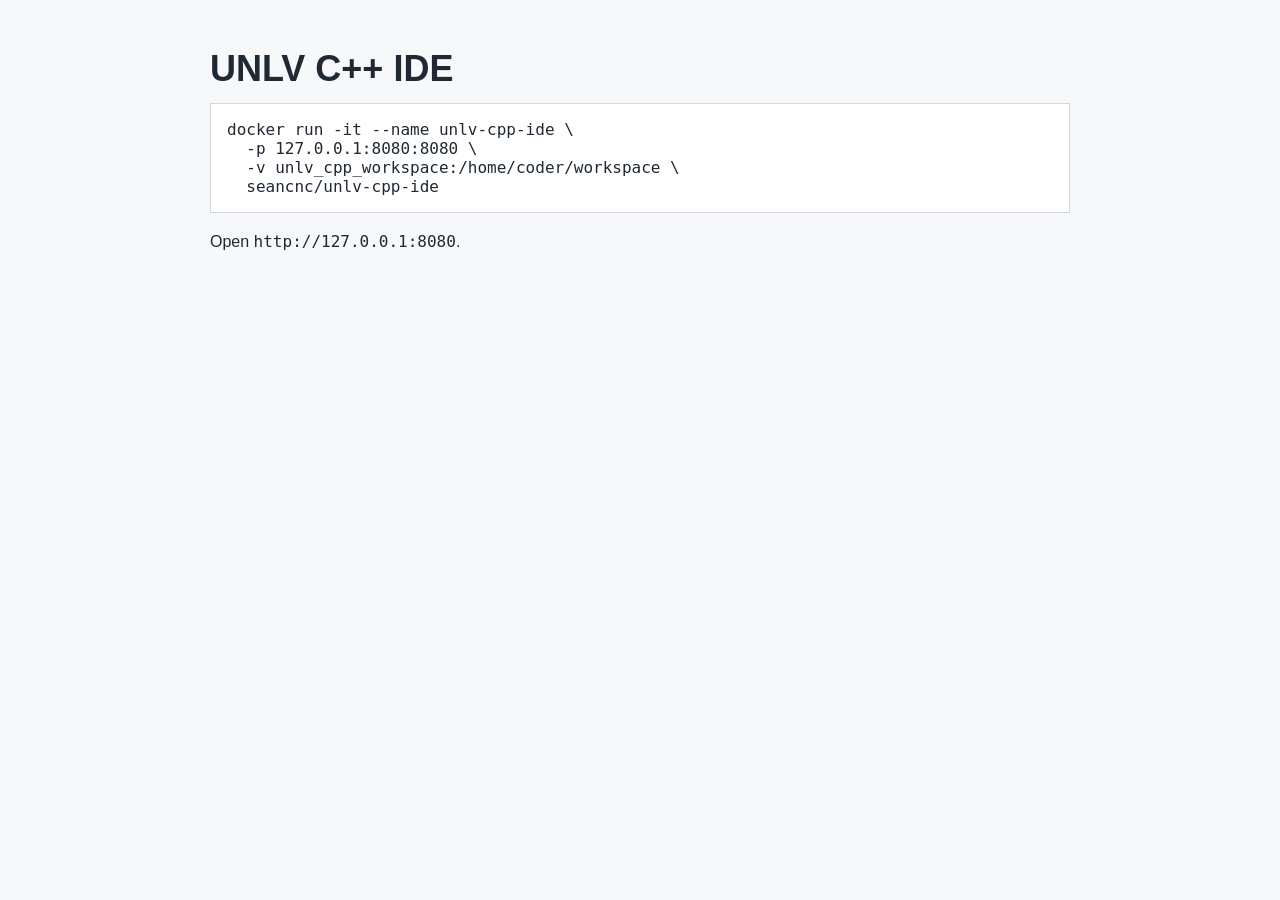
==== docs/cpp.html @ 0ccd1f43 "Initial UNLV Docker IDEs structure" ====
<!doctype html>
<html lang="en">
  <head>
    <meta charset="utf-8">
    <meta name="viewport" content="width=device-width, initial-scale=1">
    <title>UNLV C++ IDE</title>
    <link rel="stylesheet" href="assets/styles.css">
  </head>
  <body>
    <main>
      <h1>UNLV C++ IDE</h1>
      <pre><code>docker run -it --name unlv-cpp-ide \
  -p 127.0.0.1:8080:8080 \
  -v unlv_cpp_workspace:/home/coder/workspace \
  seancnc/unlv-cpp-ide</code></pre>
      <p>Open <code>http://127.0.0.1:8080</code>.</p>
    </main>
  </body>
</html>
---- docs/assets/styles.css ----
body {
  margin: 0;
  font-family: Arial, sans-serif;
  color: #1f2933;
  background: #f6f8fa;
}

main {
  max-width: 860px;
  margin: 0 auto;
  padding: 48px 20px;
}

h1 {
  margin: 0 0 12px;
  font-size: 2.25rem;
}

h2 {
  margin-top: 32px;
}

p {
  line-height: 1.6;
}

nav {
  display: flex;
  flex-wrap: wrap;
  gap: 12px;
  margin-top: 32px;
}

a {
  color: #0055a4;
  font-weight: 700;
}

pre {
  overflow-x: auto;
  padding: 16px;
  border: 1px solid #d0d7de;
  background: #ffffff;
}

code {
  font-family: Menlo, Consolas, monospace;
}
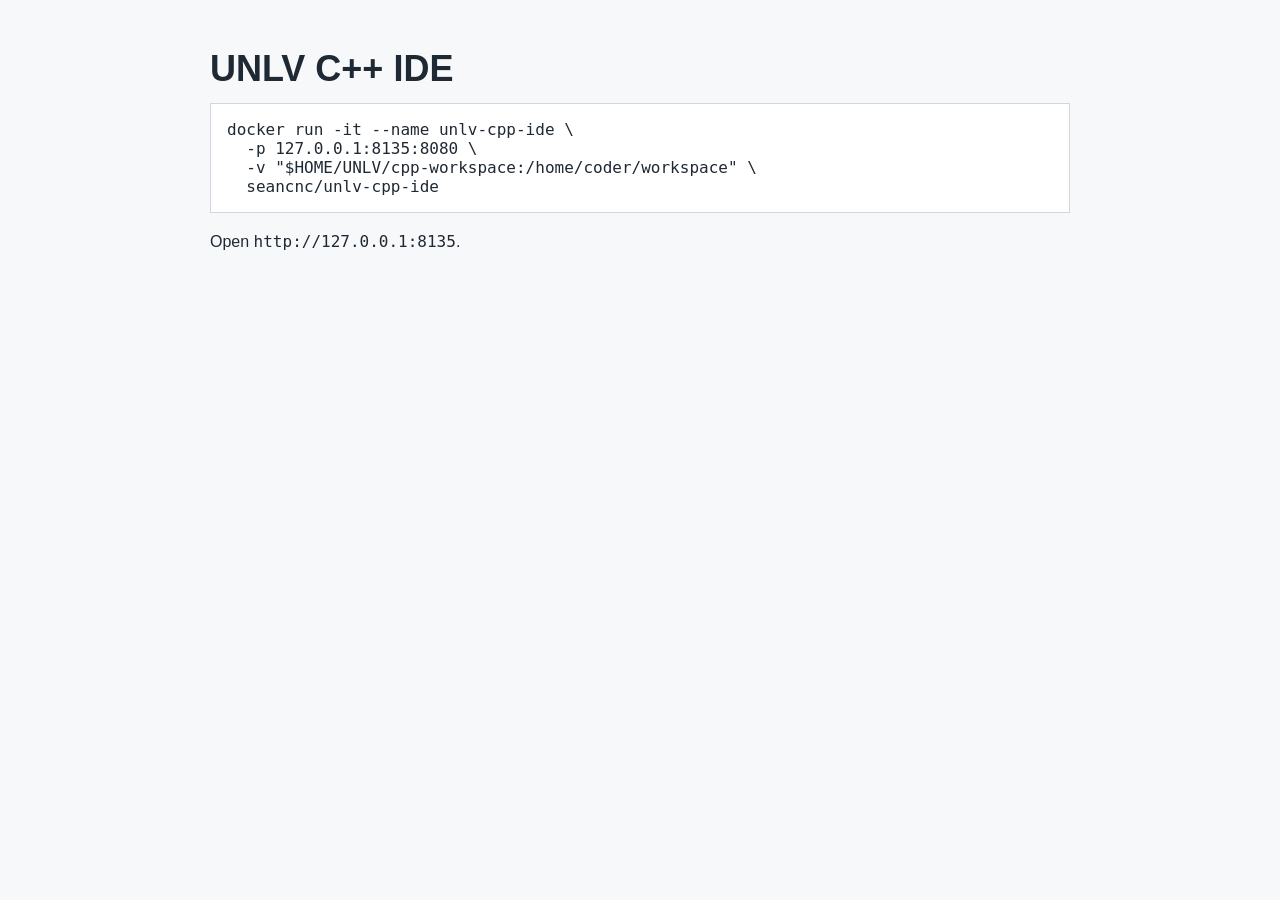
==== commit 28f4cb71: "Restore Pages site to docs/, rebuild cpp image on native arm64 runners The docs/ site had been moved" ====
--- a/docs/cpp.html
+++ b/docs/cpp.html
@@ -10,10 +10,10 @@
     <main>
       <h1>UNLV C++ IDE</h1>
       <pre><code>docker run -it --name unlv-cpp-ide \
-  -p 127.0.0.1:8080:8080 \
-  -v unlv_cpp_workspace:/home/coder/workspace \
+  -p 127.0.0.1:8135:8080 \
+  -v "$HOME/UNLV/cpp-workspace:/home/coder/workspace" \
   seancnc/unlv-cpp-ide</code></pre>
-      <p>Open <code>http://127.0.0.1:8080</code>.</p>
+      <p>Open <code>http://127.0.0.1:8135</code>.</p>
     </main>
   </body>
 </html>
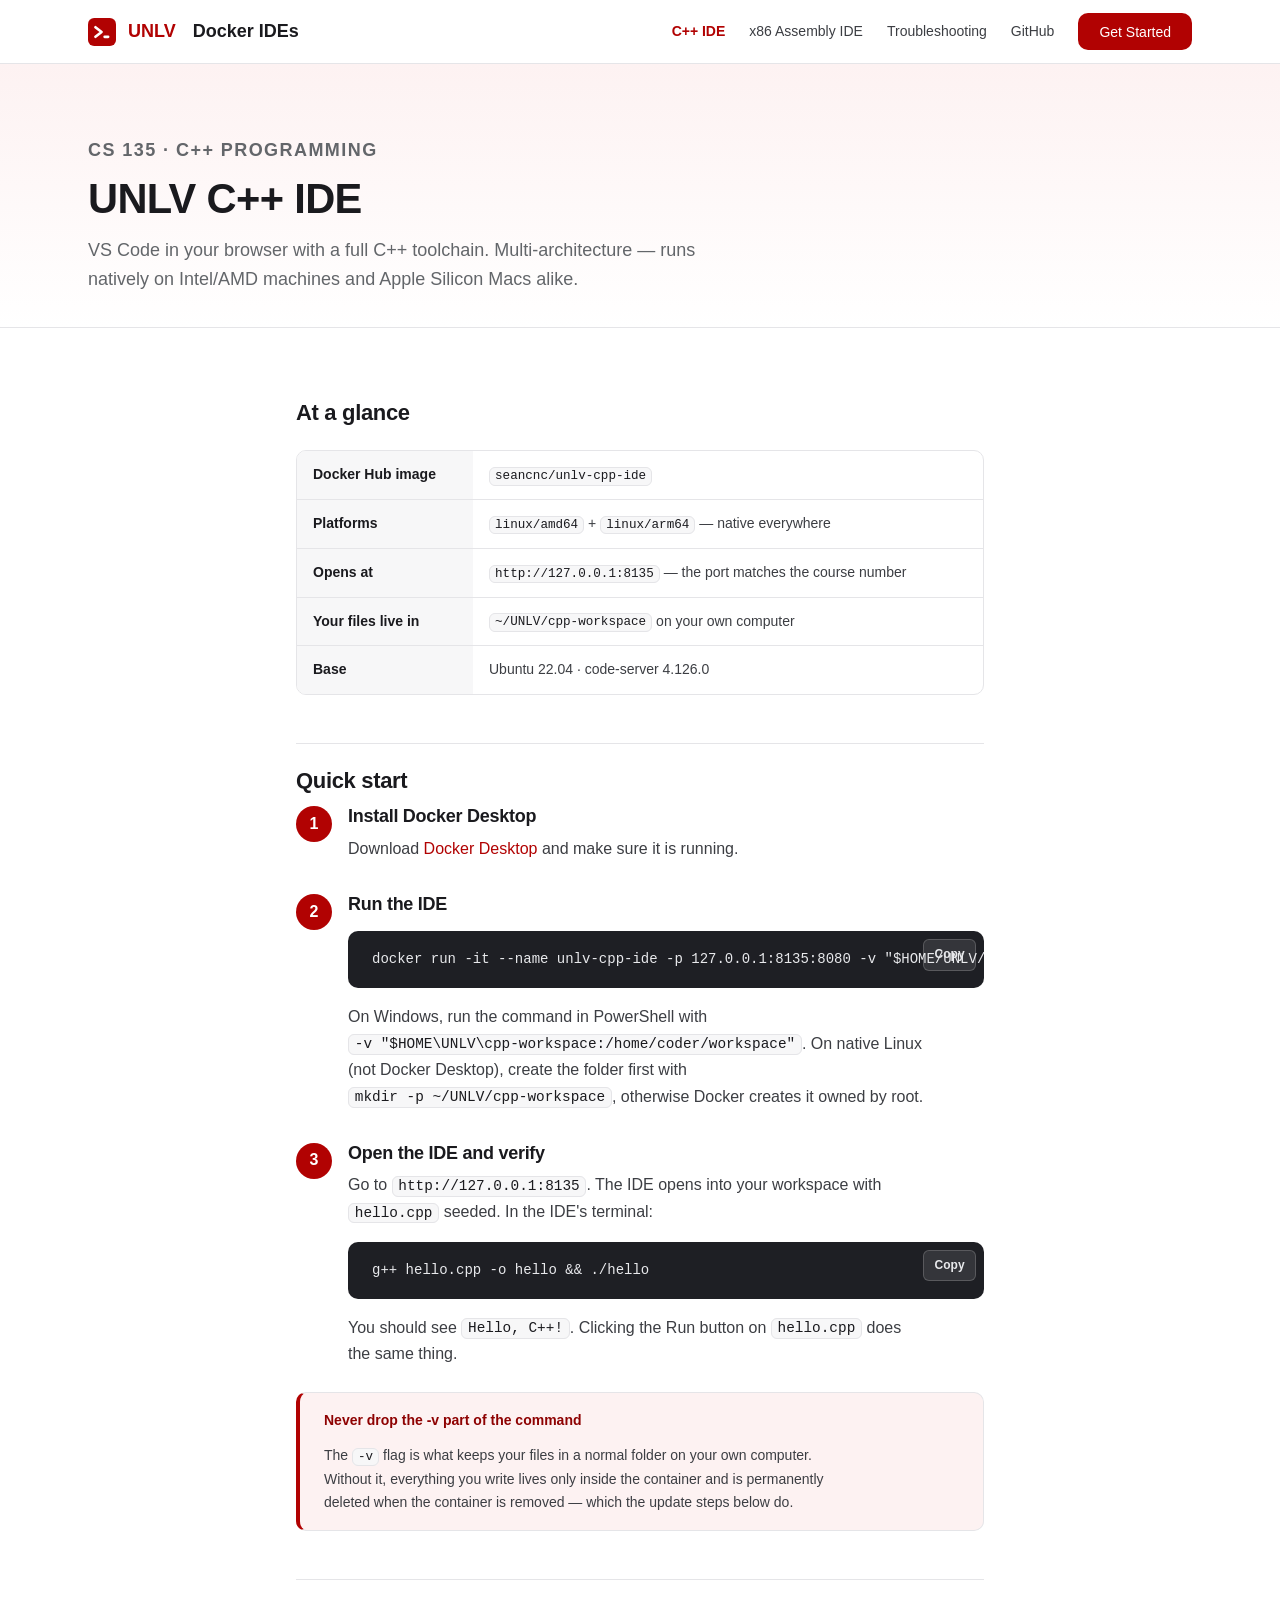
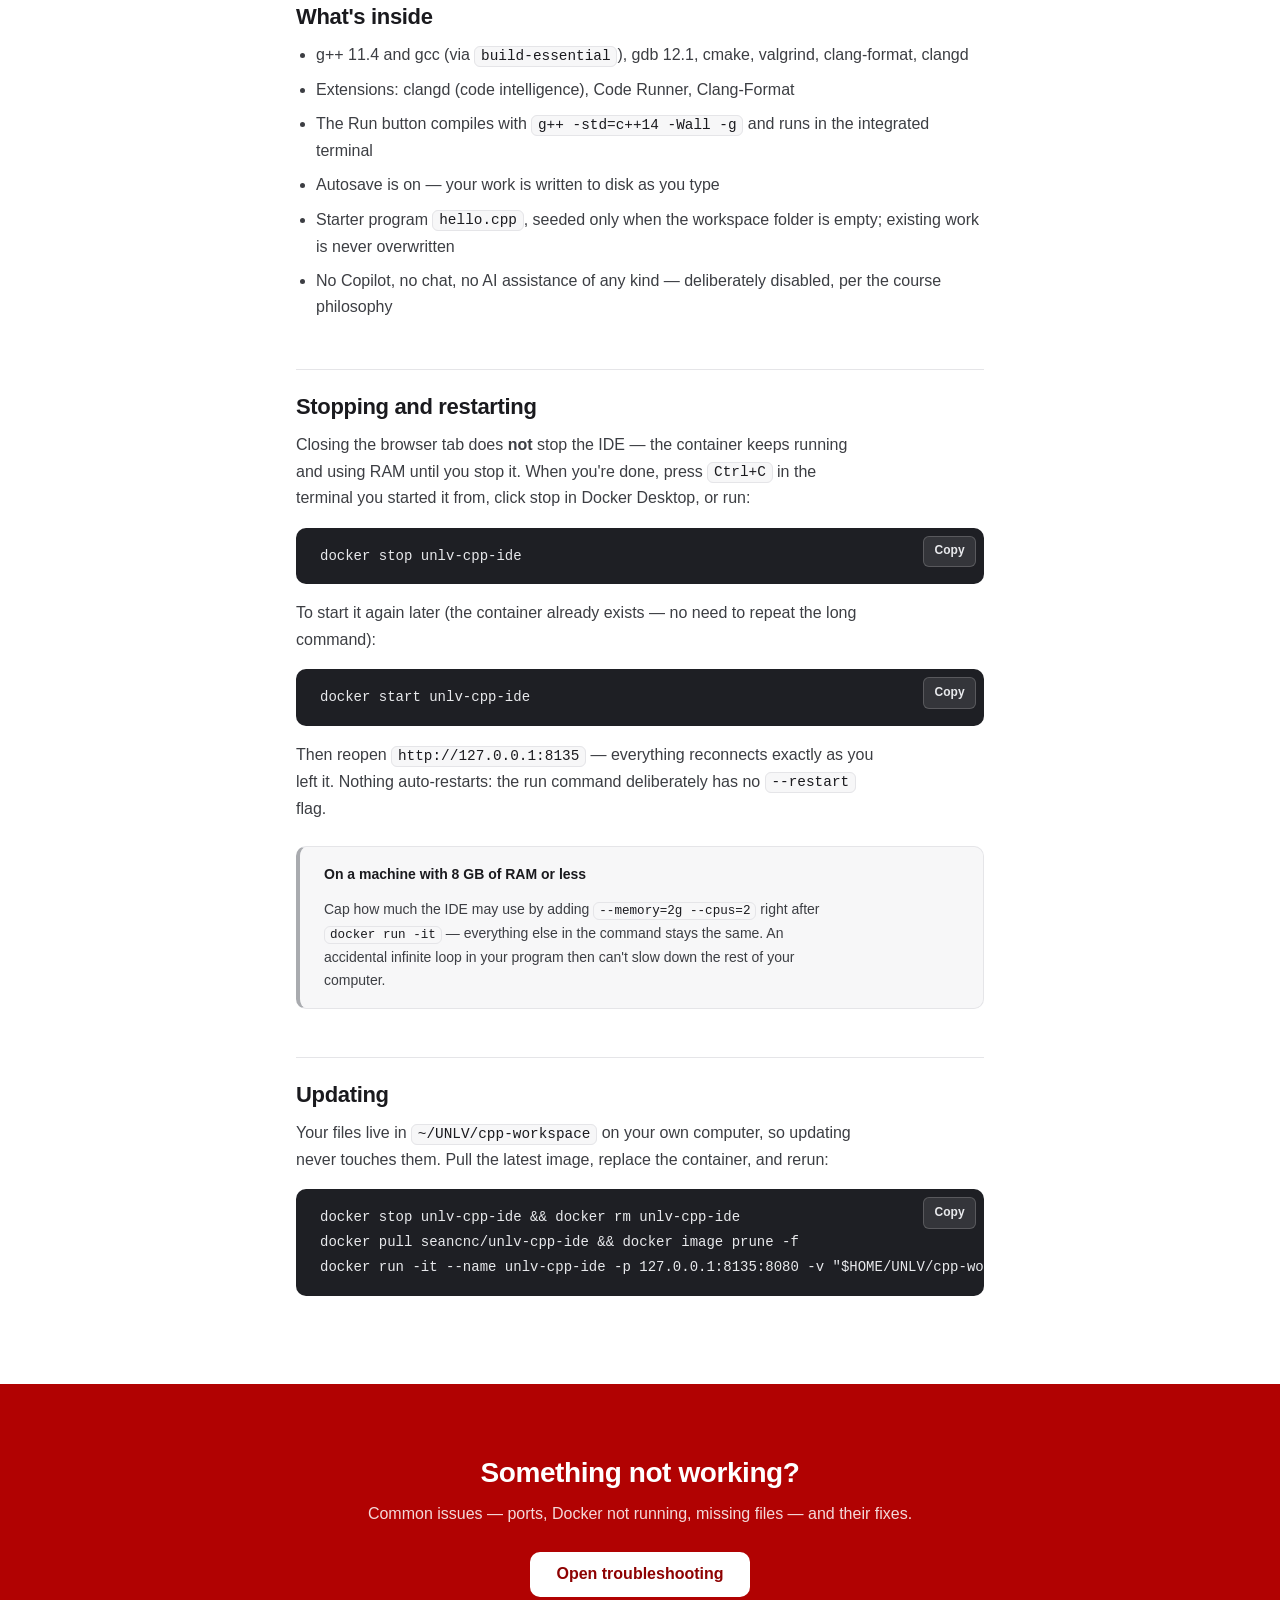
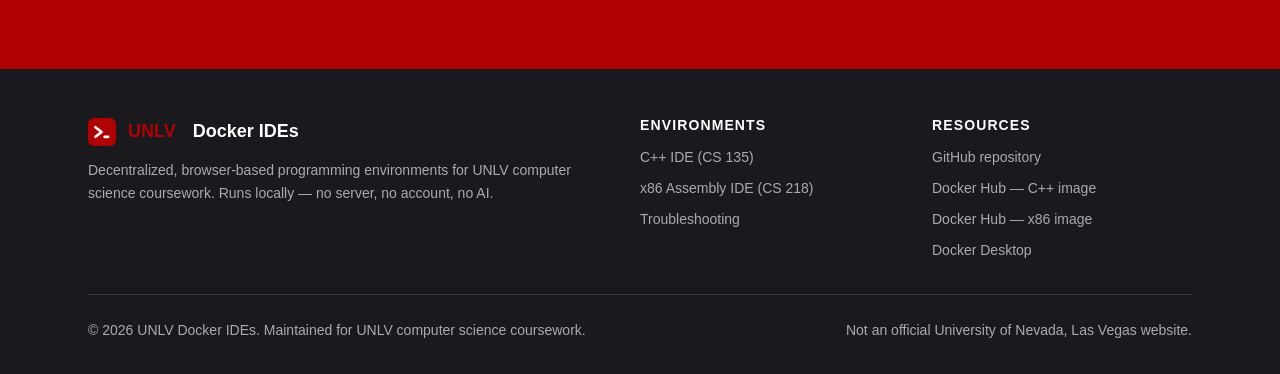
==== commit 2520d764: "Rebuild Pages site as UNLV-themed marketing/docs site Replace the four bare-bones pages with a B2B-S" ====
--- a/docs/cpp.html
+++ b/docs/cpp.html
@@ -3,18 +3,172 @@
   <head>
     <meta charset="utf-8">
     <meta name="viewport" content="width=device-width, initial-scale=1">
-    <title>UNLV C++ IDE</title>
-    <link rel="stylesheet" href="assets/styles.css">
+    <title>UNLV C++ IDE — setup, usage, and updating</title>
+    <meta name="description" content="Run the UNLV C++ IDE for CS 135: VS Code in your browser with g++, gdb, cmake, valgrind, and clangd. One Docker command, works on Windows, macOS, and Linux.">
+    <meta name="theme-color" content="#b10202">
+    <link rel="icon" type="image/svg+xml" href="assets/img/favicon.svg">
+    <link rel="canonical" href="https://seancnc003.github.io/UNLVDockerIDEs/cpp.html">
+    <meta property="og:type" content="website">
+    <meta property="og:title" content="UNLV C++ IDE">
+    <meta property="og:description" content="VS Code in your browser with a full C++ toolchain for CS 135. One Docker command.">
+    <meta property="og:url" content="https://seancnc003.github.io/UNLVDockerIDEs/cpp.html">
+    <link rel="stylesheet" href="assets/css/tokens.css">
+    <link rel="stylesheet" href="assets/css/base.css">
+    <link rel="stylesheet" href="assets/css/components.css">
   </head>
   <body>
-    <main>
-      <h1>UNLV C++ IDE</h1>
-      <pre><code>docker run -it --name unlv-cpp-ide \
-  -p 127.0.0.1:8135:8080 \
-  -v "$HOME/UNLV/cpp-workspace:/home/coder/workspace" \
-  seancnc/unlv-cpp-ide</code></pre>
-      <p>Open <code>http://127.0.0.1:8135</code>.</p>
+    <a class="skip-link" href="#main">Skip to content</a>
+
+    <header class="site-header">
+      <div class="container site-header__inner">
+        <a class="brand" href="index.html">
+          <svg class="brand__mark" viewBox="0 0 64 64" aria-hidden="true"><rect width="64" height="64" rx="14" fill="#b10202"/><path d="M17 21l14 11-14 11" stroke="#fff" stroke-width="6" fill="none" stroke-linecap="round" stroke-linejoin="round"/><rect x="35" y="40" width="14" height="6" rx="3" fill="#fff"/></svg>
+          <span>UNLV</span>&nbsp;Docker IDEs
+        </a>
+        <button class="nav-toggle" aria-expanded="false" aria-controls="site-nav">
+          <span class="visually-hidden">Menu</span>
+          <svg width="20" height="20" viewBox="0 0 24 24" fill="none" stroke="currentColor" stroke-width="2" stroke-linecap="round" aria-hidden="true"><path d="M4 7h16M4 12h16M4 17h16"/></svg>
+        </button>
+        <nav class="site-nav" id="site-nav" aria-label="Main">
+          <a href="cpp.html" aria-current="page">C++ IDE</a>
+          <a href="x86.html">x86 Assembly IDE</a>
+          <a href="troubleshooting.html">Troubleshooting</a>
+          <a href="https://github.com/seancnc003/UNLVDockerIDEs">GitHub</a>
+          <a class="btn btn--primary" href="index.html#get-started">Get Started</a>
+        </nav>
+      </div>
+    </header>
+
+    <main id="main">
+      <section class="page-hero">
+        <div class="container">
+          <p class="section__eyebrow">CS 135 · C++ Programming</p>
+          <h1>UNLV C++ IDE</h1>
+          <p>VS Code in your browser with a full C++ toolchain. Multi-architecture — runs natively on Intel/AMD machines and Apple Silicon Macs alike.</p>
+        </div>
+      </section>
+
+      <section class="section">
+        <div class="container prose">
+          <h2>At a glance</h2>
+          <div class="spec-table">
+            <table>
+              <tr><th scope="row">Docker Hub image</th><td><code>seancnc/unlv-cpp-ide</code></td></tr>
+              <tr><th scope="row">Platforms</th><td><code>linux/amd64</code> + <code>linux/arm64</code> — native everywhere</td></tr>
+              <tr><th scope="row">Opens at</th><td><code>http://127.0.0.1:8135</code> — the port matches the course number</td></tr>
+              <tr><th scope="row">Your files live in</th><td><code>~/UNLV/cpp-workspace</code> on your own computer</td></tr>
+              <tr><th scope="row">Base</th><td>Ubuntu 22.04 · code-server 4.126.0</td></tr>
+            </table>
+          </div>
+
+          <h2>Quick start</h2>
+          <ol class="steps">
+            <li>
+              <h3>Install Docker Desktop</h3>
+              <p>Download <a href="https://www.docker.com/products/docker-desktop/">Docker Desktop</a> and make sure it is running.</p>
+            </li>
+            <li>
+              <h3>Run the IDE</h3>
+              <div class="codeblock">
+                <pre><code>docker run -it --name unlv-cpp-ide -p 127.0.0.1:8135:8080 -v "$HOME/UNLV/cpp-workspace:/home/coder/workspace" seancnc/unlv-cpp-ide</code></pre>
+              </div>
+              <p>On Windows, run the command in PowerShell with <code>-v "$HOME\UNLV\cpp-workspace:/home/coder/workspace"</code>. On native Linux (not Docker Desktop), create the folder first with <code>mkdir -p ~/UNLV/cpp-workspace</code>, otherwise Docker creates it owned by root.</p>
+            </li>
+            <li>
+              <h3>Open the IDE and verify</h3>
+              <p>Go to <code>http://127.0.0.1:8135</code>. The IDE opens into your workspace with <code>hello.cpp</code> seeded. In the IDE's terminal:</p>
+              <div class="codeblock">
+                <pre><code>g++ hello.cpp -o hello &amp;&amp; ./hello</code></pre>
+              </div>
+              <p>You should see <code>Hello, C++!</code>. Clicking the Run button on <code>hello.cpp</code> does the same thing.</p>
+            </li>
+          </ol>
+
+          <div class="callout callout--danger">
+            <p class="callout__title">Never drop the -v part of the command</p>
+            <p>The <code>-v</code> flag is what keeps your files in a normal folder on your own computer. Without it, everything you write lives only inside the container and is permanently deleted when the container is removed — which the update steps below do.</p>
+          </div>
+
+          <h2>What's inside</h2>
+          <ul>
+            <li>g++ 11.4 and gcc (via <code>build-essential</code>), gdb 12.1, cmake, valgrind, clang-format, clangd</li>
+            <li>Extensions: clangd (code intelligence), Code Runner, Clang-Format</li>
+            <li>The Run button compiles with <code>g++ -std=c++14 -Wall -g</code> and runs in the integrated terminal</li>
+            <li>Autosave is on — your work is written to disk as you type</li>
+            <li>Starter program <code>hello.cpp</code>, seeded only when the workspace folder is empty; existing work is never overwritten</li>
+            <li>No Copilot, no chat, no AI assistance of any kind — deliberately disabled, per the course philosophy</li>
+          </ul>
+
+          <h2>Stopping and restarting</h2>
+          <p>Closing the browser tab does <strong>not</strong> stop the IDE — the container keeps running and using RAM until you stop it. When you're done, press <code>Ctrl+C</code> in the terminal you started it from, click stop in Docker Desktop, or run:</p>
+          <div class="codeblock">
+            <pre><code>docker stop unlv-cpp-ide</code></pre>
+          </div>
+          <p>To start it again later (the container already exists — no need to repeat the long command):</p>
+          <div class="codeblock">
+            <pre><code>docker start unlv-cpp-ide</code></pre>
+          </div>
+          <p>Then reopen <code>http://127.0.0.1:8135</code> — everything reconnects exactly as you left it. Nothing auto-restarts: the run command deliberately has no <code>--restart</code> flag.</p>
+
+          <div class="callout">
+            <p class="callout__title">On a machine with 8 GB of RAM or less</p>
+            <p>Cap how much the IDE may use by adding <code>--memory=2g --cpus=2</code> right after <code>docker run -it</code> — everything else in the command stays the same. An accidental infinite loop in your program then can't slow down the rest of your computer.</p>
+          </div>
+
+          <h2>Updating</h2>
+          <p>Your files live in <code>~/UNLV/cpp-workspace</code> on your own computer, so updating never touches them. Pull the latest image, replace the container, and rerun:</p>
+          <div class="codeblock">
+            <pre><code>docker stop unlv-cpp-ide &amp;&amp; docker rm unlv-cpp-ide
+docker pull seancnc/unlv-cpp-ide &amp;&amp; docker image prune -f
+docker run -it --name unlv-cpp-ide -p 127.0.0.1:8135:8080 -v "$HOME/UNLV/cpp-workspace:/home/coder/workspace" seancnc/unlv-cpp-ide</code></pre>
+          </div>
+        </div>
+      </section>
+
+      <section class="cta-band">
+        <div class="container">
+          <h2>Something not working?</h2>
+          <p>Common issues — ports, Docker not running, missing files — and their fixes.</p>
+          <a class="btn btn--primary btn--lg" href="troubleshooting.html">Open troubleshooting</a>
+        </div>
+      </section>
     </main>
+
+    <footer class="site-footer">
+      <div class="container">
+        <div class="site-footer__grid">
+          <div>
+            <a class="brand" href="index.html">
+              <svg class="brand__mark" viewBox="0 0 64 64" aria-hidden="true"><rect width="64" height="64" rx="14" fill="#b10202"/><path d="M17 21l14 11-14 11" stroke="#fff" stroke-width="6" fill="none" stroke-linecap="round" stroke-linejoin="round"/><rect x="35" y="40" width="14" height="6" rx="3" fill="#fff"/></svg>
+              <span>UNLV</span>&nbsp;Docker IDEs
+            </a>
+            <p>Decentralized, browser-based programming environments for UNLV computer science coursework. Runs locally — no server, no account, no AI.</p>
+          </div>
+          <div>
+            <h3>Environments</h3>
+            <ul>
+              <li><a href="cpp.html">C++ IDE (CS 135)</a></li>
+              <li><a href="x86.html">x86 Assembly IDE (CS 218)</a></li>
+              <li><a href="troubleshooting.html">Troubleshooting</a></li>
+            </ul>
+          </div>
+          <div>
+            <h3>Resources</h3>
+            <ul>
+              <li><a href="https://github.com/seancnc003/UNLVDockerIDEs">GitHub repository</a></li>
+              <li><a href="https://hub.docker.com/r/seancnc/unlv-cpp-ide">Docker Hub — C++ image</a></li>
+              <li><a href="https://hub.docker.com/r/seancnc/unlv-x86-ide">Docker Hub — x86 image</a></li>
+              <li><a href="https://www.docker.com/products/docker-desktop/">Docker Desktop</a></li>
+            </ul>
+          </div>
+        </div>
+        <div class="site-footer__legal">
+          <p>© <span id="year">2026</span> UNLV Docker IDEs. Maintained for UNLV computer science coursework.</p>
+          <p>Not an official University of Nevada, Las Vegas website.</p>
+        </div>
+      </div>
+    </footer>
+
+    <script src="assets/js/main.js"></script>
   </body>
 </html>
-
--- a/docs/assets/css/tokens.css
+++ b/docs/assets/css/tokens.css
@@ -0,0 +1,76 @@
+/* ==========================================================================
+   Design tokens — single source of truth for color, type, spacing, elevation.
+   UNLV palette: Scarlet #B10202, Gray #63666A.
+   ========================================================================== */
+
+:root {
+  /* Brand */
+  --scarlet-700: #8e0202;
+  --scarlet-600: #b10202;
+  --scarlet-500: #d32f2f;
+  --scarlet-100: #f9dcdc;
+  --scarlet-050: #fdf2f2;
+
+  /* Neutrals */
+  --ink-900: #1a1a1e;
+  --ink-700: #3c3e43;
+  --ink-500: #63666a;
+  --ink-300: #a9abaf;
+  --line-200: #e5e5e8;
+  --surface-100: #f7f7f8;
+  --surface-000: #ffffff;
+
+  /* Code blocks (always dark) */
+  --code-bg: #1e1f24;
+  --code-ink: #e8e9ec;
+  --code-muted: #9a9ca3;
+  --code-accent: #ff8a80;
+
+  /* Semantic */
+  --color-primary: var(--scarlet-600);
+  --color-primary-hover: var(--scarlet-700);
+  --color-bg: var(--surface-000);
+  --color-bg-alt: var(--surface-100);
+  --color-text: var(--ink-700);
+  --color-heading: var(--ink-900);
+  --color-muted: var(--ink-500);
+  --color-border: var(--line-200);
+
+  /* Type */
+  --font-sans: -apple-system, BlinkMacSystemFont, "Segoe UI", Roboto,
+    "Helvetica Neue", Arial, sans-serif;
+  --font-mono: ui-monospace, "SF Mono", SFMono-Regular, Menlo, Consolas,
+    "Liberation Mono", monospace;
+  --text-sm: 0.875rem;
+  --text-base: 1rem;
+  --text-lg: 1.125rem;
+  --text-xl: 1.375rem;
+  --text-2xl: 1.75rem;
+  --text-hero: clamp(2.1rem, 4.5vw, 3.25rem);
+  --leading-body: 1.65;
+  --leading-tight: 1.2;
+
+  /* Space (4px scale) */
+  --space-1: 0.25rem;
+  --space-2: 0.5rem;
+  --space-3: 0.75rem;
+  --space-4: 1rem;
+  --space-5: 1.5rem;
+  --space-6: 2rem;
+  --space-7: 3rem;
+  --space-8: 4.5rem;
+  --space-9: 6rem;
+
+  /* Shape & elevation */
+  --radius-sm: 6px;
+  --radius-md: 10px;
+  --radius-lg: 16px;
+  --radius-pill: 999px;
+  --shadow-sm: 0 1px 2px rgba(26, 26, 30, 0.06);
+  --shadow-md: 0 4px 16px rgba(26, 26, 30, 0.08);
+  --shadow-lg: 0 12px 40px rgba(26, 26, 30, 0.14);
+
+  /* Layout */
+  --container-max: 72rem;
+  --header-height: 4rem;
+}
--- a/docs/assets/css/base.css
+++ b/docs/assets/css/base.css
@@ -0,0 +1,199 @@
+/* ==========================================================================
+   Base — reset, typography, layout primitives. No component styles here.
+   ========================================================================== */
+
+*,
+*::before,
+*::after {
+  box-sizing: border-box;
+}
+
+* {
+  margin: 0;
+}
+
+html {
+  scroll-behavior: smooth;
+  scroll-padding-top: calc(var(--header-height) + 1rem);
+}
+
+body {
+  font-family: var(--font-sans);
+  font-size: var(--text-base);
+  line-height: var(--leading-body);
+  color: var(--color-text);
+  background: var(--color-bg);
+  -webkit-font-smoothing: antialiased;
+  text-rendering: optimizeLegibility;
+}
+
+h1,
+h2,
+h3,
+h4 {
+  color: var(--color-heading);
+  line-height: var(--leading-tight);
+  font-weight: 700;
+  letter-spacing: -0.015em;
+  text-wrap: balance;
+}
+
+p {
+  max-width: 65ch;
+}
+
+a {
+  color: var(--color-primary);
+  text-decoration: none;
+}
+
+a:hover {
+  text-decoration: underline;
+}
+
+img,
+svg {
+  display: block;
+  max-width: 100%;
+}
+
+code,
+pre {
+  font-family: var(--font-mono);
+  font-size: 0.9em;
+}
+
+/* Inline code only — block code is styled in components.css */
+:not(pre) > code {
+  background: var(--color-bg-alt);
+  border: 1px solid var(--color-border);
+  border-radius: var(--radius-sm);
+  padding: 0.1em 0.4em;
+  color: var(--color-heading);
+  white-space: nowrap;
+}
+
+ul,
+ol {
+  padding-left: 1.25rem;
+}
+
+table {
+  border-collapse: collapse;
+  width: 100%;
+}
+
+button {
+  font: inherit;
+  cursor: pointer;
+}
+
+:focus-visible {
+  outline: 2px solid var(--color-primary);
+  outline-offset: 2px;
+  border-radius: var(--radius-sm);
+}
+
+@media (prefers-reduced-motion: reduce) {
+  html {
+    scroll-behavior: auto;
+  }
+  *,
+  *::before,
+  *::after {
+    animation: none !important;
+    transition: none !important;
+  }
+}
+
+/* Layout primitives
+   ========================================================================== */
+
+.container {
+  max-width: var(--container-max);
+  margin-inline: auto;
+  padding-inline: var(--space-5);
+}
+
+.section {
+  padding-block: var(--space-8);
+}
+
+.section--alt {
+  background: var(--color-bg-alt);
+  border-block: 1px solid var(--color-border);
+}
+
+.section__eyebrow {
+  color: var(--color-primary);
+  font-size: var(--text-sm);
+  font-weight: 700;
+  text-transform: uppercase;
+  letter-spacing: 0.08em;
+  margin-bottom: var(--space-2);
+}
+
+.section__title {
+  font-size: var(--text-2xl);
+  margin-bottom: var(--space-3);
+}
+
+.section__lead {
+  color: var(--color-muted);
+  font-size: var(--text-lg);
+  margin-bottom: var(--space-6);
+}
+
+.grid {
+  display: grid;
+  gap: var(--space-5);
+}
+
+/* minmax(0, …) everywhere: a grid child's min-width defaults to its content
+   width, so one long code line would otherwise blow the track past the
+   container and force horizontal page scroll. */
+.grid > * {
+  min-width: 0;
+}
+
+@media (min-width: 40rem) {
+  .grid--2 {
+    grid-template-columns: repeat(2, minmax(0, 1fr));
+  }
+  .grid--3 {
+    grid-template-columns: repeat(2, minmax(0, 1fr));
+  }
+}
+
+@media (min-width: 60rem) {
+  .grid--3 {
+    grid-template-columns: repeat(3, minmax(0, 1fr));
+  }
+}
+
+/* Accessibility helpers
+   ========================================================================== */
+
+.skip-link {
+  position: absolute;
+  left: -9999px;
+  top: 0;
+  z-index: 100;
+  background: var(--color-primary);
+  color: #fff;
+  padding: var(--space-2) var(--space-4);
+  border-radius: 0 0 var(--radius-sm) 0;
+}
+
+.skip-link:focus {
+  left: 0;
+}
+
+.visually-hidden {
+  position: absolute;
+  width: 1px;
+  height: 1px;
+  overflow: hidden;
+  clip: rect(0 0 0 0);
+  white-space: nowrap;
+}
--- a/docs/assets/css/components.css
+++ b/docs/assets/css/components.css
@@ -0,0 +1,723 @@
+/* ==========================================================================
+   Components — header, buttons, hero, cards, code blocks, callouts,
+   tables, steps, footer. One block per component, alphabetical-ish by flow.
+   ========================================================================== */
+
+/* Header / navigation
+   ========================================================================== */
+
+.site-header {
+  position: sticky;
+  top: 0;
+  z-index: 50;
+  height: var(--header-height);
+  background: rgba(255, 255, 255, 0.92);
+  backdrop-filter: blur(8px);
+  border-bottom: 1px solid var(--color-border);
+}
+
+.site-header__inner {
+  height: 100%;
+  display: flex;
+  align-items: center;
+  justify-content: space-between;
+  gap: var(--space-4);
+}
+
+.brand {
+  display: flex;
+  align-items: center;
+  gap: var(--space-3);
+  color: var(--color-heading);
+  font-weight: 700;
+  font-size: var(--text-lg);
+  white-space: nowrap;
+}
+
+.brand:hover {
+  text-decoration: none;
+}
+
+.brand__mark {
+  width: 1.75rem;
+  height: 1.75rem;
+  flex: none;
+}
+
+.brand span {
+  color: var(--color-primary);
+}
+
+.site-nav {
+  display: flex;
+  align-items: center;
+  gap: var(--space-5);
+}
+
+.site-nav a {
+  color: var(--color-text);
+  font-weight: 500;
+  font-size: var(--text-sm);
+}
+
+.site-nav a:hover {
+  color: var(--color-heading);
+  text-decoration: none;
+}
+
+.site-nav a[aria-current="page"] {
+  color: var(--color-primary);
+  font-weight: 700;
+}
+
+/* Beat the .site-nav a color rule, which otherwise wins on specificity */
+.site-nav a.btn--primary {
+  color: #fff;
+}
+
+.site-nav a.btn--primary:hover {
+  color: #fff;
+}
+
+.nav-toggle {
+  display: none;
+  background: none;
+  border: 1px solid var(--color-border);
+  border-radius: var(--radius-sm);
+  padding: var(--space-2);
+  color: var(--color-heading);
+}
+
+@media (max-width: 47.99rem) {
+  .nav-toggle {
+    display: inline-flex;
+  }
+
+  .site-nav {
+    position: absolute;
+    top: var(--header-height);
+    left: 0;
+    right: 0;
+    flex-direction: column;
+    align-items: stretch;
+    gap: 0;
+    background: var(--color-bg);
+    border-bottom: 1px solid var(--color-border);
+    box-shadow: var(--shadow-md);
+    display: none;
+  }
+
+  .site-nav.is-open {
+    display: flex;
+  }
+
+  .site-nav a {
+    padding: var(--space-4) var(--space-5);
+    border-top: 1px solid var(--color-border);
+  }
+
+  .site-nav .btn {
+    margin: var(--space-4) var(--space-5);
+  }
+}
+
+/* Buttons
+   ========================================================================== */
+
+.btn {
+  display: inline-flex;
+  align-items: center;
+  justify-content: center;
+  gap: var(--space-2);
+  padding: 0.65rem 1.25rem;
+  border-radius: var(--radius-md);
+  border: 1px solid transparent;
+  font-weight: 600;
+  font-size: var(--text-sm);
+  line-height: 1;
+  transition: background-color 0.15s ease, border-color 0.15s ease;
+}
+
+.btn:hover {
+  text-decoration: none;
+}
+
+.btn--primary {
+  background: var(--color-primary);
+  color: #fff;
+}
+
+.btn--primary:hover {
+  background: var(--color-primary-hover);
+}
+
+.btn--secondary {
+  background: var(--color-bg);
+  color: var(--color-heading);
+  border-color: var(--color-border);
+}
+
+.btn--secondary:hover {
+  border-color: var(--ink-300);
+}
+
+.btn--lg {
+  padding: 0.85rem 1.6rem;
+  font-size: var(--text-base);
+}
+
+/* Hero
+   ========================================================================== */
+
+.hero {
+  padding-block: var(--space-9) var(--space-8);
+  background: linear-gradient(180deg, var(--scarlet-050) 0%, var(--color-bg) 70%);
+}
+
+.hero__inner {
+  display: grid;
+  gap: var(--space-7);
+  align-items: center;
+}
+
+.hero__inner > * {
+  min-width: 0;
+}
+
+@media (min-width: 60rem) {
+  .hero__inner {
+    grid-template-columns: minmax(0, 1.1fr) minmax(0, 1fr);
+  }
+}
+
+.hero h1 {
+  font-size: var(--text-hero);
+  margin-bottom: var(--space-4);
+}
+
+.hero__lead {
+  font-size: var(--text-lg);
+  color: var(--color-muted);
+  margin-bottom: var(--space-6);
+}
+
+.hero__actions {
+  display: flex;
+  flex-wrap: wrap;
+  gap: var(--space-3);
+}
+
+.badge {
+  display: inline-flex;
+  align-items: center;
+  gap: var(--space-2);
+  background: var(--scarlet-100);
+  color: var(--scarlet-700);
+  font-size: var(--text-sm);
+  font-weight: 600;
+  border-radius: var(--radius-pill);
+  padding: 0.3rem 0.9rem;
+  margin-bottom: var(--space-5);
+}
+
+/* Terminal mock (hero art)
+   ========================================================================== */
+
+.terminal {
+  background: var(--code-bg);
+  border-radius: var(--radius-lg);
+  box-shadow: var(--shadow-lg);
+  overflow: hidden;
+  font-family: var(--font-mono);
+  font-size: var(--text-sm);
+}
+
+.terminal__bar {
+  display: flex;
+  align-items: center;
+  gap: 0.4rem;
+  padding: var(--space-3) var(--space-4);
+  background: rgba(255, 255, 255, 0.06);
+}
+
+.terminal__dot {
+  width: 0.7rem;
+  height: 0.7rem;
+  border-radius: 50%;
+  background: var(--ink-500);
+  opacity: 0.55;
+}
+
+.terminal__dot:first-child {
+  background: var(--scarlet-500);
+  opacity: 1;
+}
+
+.terminal__body {
+  padding: var(--space-5);
+  color: var(--code-ink);
+  line-height: 1.7;
+  white-space: pre;
+  overflow-x: auto;
+}
+
+.terminal__body .prompt {
+  color: var(--code-accent);
+  user-select: none;
+}
+
+.terminal__body .comment {
+  color: var(--code-muted);
+}
+
+/* Stats strip
+   ========================================================================== */
+
+.stats {
+  display: grid;
+  grid-template-columns: repeat(2, minmax(0, 1fr));
+  gap: var(--space-5);
+  text-align: center;
+}
+
+@media (min-width: 48rem) {
+  .stats {
+    grid-template-columns: repeat(4, minmax(0, 1fr));
+  }
+}
+
+.stat__value {
+  font-size: var(--text-2xl);
+  font-weight: 800;
+  color: var(--color-primary);
+  line-height: var(--leading-tight);
+}
+
+.stat__label {
+  color: var(--color-muted);
+  font-size: var(--text-sm);
+}
+
+/* Cards
+   ========================================================================== */
+
+.card {
+  background: var(--color-bg);
+  border: 1px solid var(--color-border);
+  border-radius: var(--radius-lg);
+  padding: var(--space-5);
+  box-shadow: var(--shadow-sm);
+}
+
+.card h3 {
+  font-size: var(--text-lg);
+  margin-bottom: var(--space-2);
+}
+
+.card > p {
+  color: var(--color-muted);
+  font-size: var(--text-sm);
+}
+
+.card__icon {
+  width: 2.5rem;
+  height: 2.5rem;
+  display: flex;
+  align-items: center;
+  justify-content: center;
+  background: var(--scarlet-050);
+  color: var(--color-primary);
+  border-radius: var(--radius-md);
+  margin-bottom: var(--space-4);
+}
+
+.card__icon svg {
+  width: 1.35rem;
+  height: 1.35rem;
+}
+
+/* Product cards */
+
+.product-card {
+  display: flex;
+  flex-direction: column;
+  gap: var(--space-4);
+  padding: var(--space-6);
+}
+
+.product-card__header {
+  display: flex;
+  align-items: baseline;
+  justify-content: space-between;
+  gap: var(--space-3);
+  flex-wrap: wrap;
+}
+
+.product-card h3 {
+  font-size: var(--text-xl);
+}
+
+.product-card .tag {
+  font-size: var(--text-sm);
+  font-weight: 600;
+  color: var(--color-muted);
+  background: var(--color-bg-alt);
+  border: 1px solid var(--color-border);
+  border-radius: var(--radius-pill);
+  padding: 0.15rem 0.7rem;
+  white-space: nowrap;
+}
+
+.product-card__specs {
+  font-size: var(--text-sm);
+  color: var(--color-muted);
+  display: grid;
+  gap: var(--space-1);
+  padding: 0;
+  margin: 0;
+  list-style: none;
+}
+
+.product-card__specs strong {
+  color: var(--color-heading);
+}
+
+.product-card .btn {
+  align-self: flex-start;
+  margin-top: auto;
+}
+
+/* Code blocks + copy button
+   ========================================================================== */
+
+.codeblock {
+  position: relative;
+  margin-block: var(--space-4);
+}
+
+.codeblock pre {
+  background: var(--code-bg);
+  color: var(--code-ink);
+  border-radius: var(--radius-md);
+  padding: var(--space-4) var(--space-5);
+  overflow-x: auto;
+  line-height: 1.7;
+}
+
+.codeblock code {
+  font-size: var(--text-sm);
+}
+
+.copy-btn {
+  position: absolute;
+  top: var(--space-2);
+  right: var(--space-2);
+  background: rgba(255, 255, 255, 0.1);
+  color: var(--code-ink);
+  border: 1px solid rgba(255, 255, 255, 0.18);
+  border-radius: var(--radius-sm);
+  padding: 0.3rem 0.65rem;
+  font-size: 0.75rem;
+  font-weight: 600;
+  transition: background-color 0.15s ease;
+}
+
+.copy-btn:hover {
+  background: rgba(255, 255, 255, 0.22);
+}
+
+.copy-btn.is-copied {
+  background: var(--scarlet-600);
+  border-color: var(--scarlet-600);
+  color: #fff;
+}
+
+/* Callouts
+   ========================================================================== */
+
+.callout {
+  border-radius: var(--radius-md);
+  border: 1px solid var(--color-border);
+  border-left: 4px solid var(--ink-300);
+  background: var(--color-bg-alt);
+  padding: var(--space-4) var(--space-5);
+  margin-block: var(--space-5);
+}
+
+.callout p {
+  font-size: var(--text-sm);
+}
+
+.callout p + p {
+  margin-top: var(--space-2);
+}
+
+.callout__title {
+  font-weight: 700;
+  color: var(--color-heading);
+  margin-bottom: var(--space-1);
+}
+
+.callout--danger {
+  border-left-color: var(--scarlet-600);
+  background: var(--scarlet-050);
+}
+
+.callout--danger .callout__title {
+  color: var(--scarlet-700);
+}
+
+/* Spec table
+   ========================================================================== */
+
+.spec-table {
+  border: 1px solid var(--color-border);
+  border-radius: var(--radius-md);
+  overflow: hidden;
+  font-size: var(--text-sm);
+  margin-block: var(--space-5);
+}
+
+.spec-table table {
+  margin: 0;
+}
+
+.spec-table th,
+.spec-table td {
+  text-align: left;
+  padding: var(--space-3) var(--space-4);
+  border-top: 1px solid var(--color-border);
+  vertical-align: top;
+}
+
+.spec-table tr:first-child th,
+.spec-table tr:first-child td {
+  border-top: none;
+}
+
+.spec-table th {
+  width: 11rem;
+  color: var(--color-heading);
+  font-weight: 600;
+  background: var(--color-bg-alt);
+}
+
+/* Steps
+   ========================================================================== */
+
+.steps {
+  list-style: none;
+  padding: 0;
+  counter-reset: step;
+  display: grid;
+  grid-template-columns: minmax(0, 1fr);
+  gap: var(--space-6);
+}
+
+.steps > li {
+  counter-increment: step;
+  position: relative;
+  padding-left: 3.25rem;
+}
+
+.steps > li::before {
+  content: counter(step);
+  position: absolute;
+  left: 0;
+  top: 0;
+  width: 2.25rem;
+  height: 2.25rem;
+  display: flex;
+  align-items: center;
+  justify-content: center;
+  background: var(--color-primary);
+  color: #fff;
+  font-weight: 700;
+  border-radius: 50%;
+}
+
+.steps h3 {
+  font-size: var(--text-lg);
+  margin-bottom: var(--space-2);
+}
+
+/* Page hero (interior pages)
+   ========================================================================== */
+
+.page-hero {
+  padding-block: var(--space-8) var(--space-6);
+  background: linear-gradient(180deg, var(--scarlet-050) 0%, var(--color-bg) 100%);
+  border-bottom: 1px solid var(--color-border);
+}
+
+.page-hero h1 {
+  font-size: clamp(1.9rem, 3.5vw, 2.6rem);
+  margin-bottom: var(--space-3);
+}
+
+.page-hero p {
+  color: var(--color-muted);
+  font-size: var(--text-lg);
+}
+
+/* Prose sections on interior pages */
+
+.prose {
+  max-width: 46rem;
+}
+
+.prose h2 {
+  font-size: var(--text-xl);
+  margin: var(--space-7) 0 var(--space-3);
+  padding-top: var(--space-5);
+  border-top: 1px solid var(--color-border);
+}
+
+.prose h2:first-child {
+  margin-top: 0;
+  padding-top: 0;
+  border-top: none;
+}
+
+.prose p + p {
+  margin-top: var(--space-3);
+}
+
+.prose ul {
+  margin-block: var(--space-3);
+  display: grid;
+  gap: var(--space-2);
+}
+
+/* Troubleshooting entries
+   ========================================================================== */
+
+.issue {
+  border: 1px solid var(--color-border);
+  border-radius: var(--radius-lg);
+  padding: var(--space-5) var(--space-6);
+  margin-bottom: var(--space-5);
+  background: var(--color-bg);
+  box-shadow: var(--shadow-sm);
+}
+
+.issue h2 {
+  font-size: var(--text-lg);
+  margin-bottom: var(--space-2);
+}
+
+.issue p + p {
+  margin-top: var(--space-3);
+}
+
+/* CTA band
+   ========================================================================== */
+
+.cta-band {
+  background: var(--scarlet-600);
+  color: #fff;
+  padding-block: var(--space-8);
+  text-align: center;
+}
+
+.cta-band h2 {
+  color: #fff;
+  font-size: var(--text-2xl);
+  margin-bottom: var(--space-3);
+}
+
+.cta-band p {
+  color: rgba(255, 255, 255, 0.85);
+  margin: 0 auto var(--space-5);
+}
+
+.cta-band .btn--primary {
+  background: #fff;
+  color: var(--scarlet-700);
+}
+
+.cta-band .btn--primary:hover {
+  background: var(--scarlet-050);
+}
+
+/* Footer
+   ========================================================================== */
+
+.site-footer {
+  background: var(--ink-900);
+  color: var(--ink-300);
+  padding-block: var(--space-7) var(--space-6);
+  font-size: var(--text-sm);
+}
+
+.site-footer__grid {
+  display: grid;
+  gap: var(--space-6);
+  margin-bottom: var(--space-6);
+}
+
+@media (min-width: 48rem) {
+  .site-footer__grid {
+    grid-template-columns: minmax(0, 2fr) minmax(0, 1fr) minmax(0, 1fr);
+  }
+}
+
+.site-footer .brand {
+  color: #fff;
+  margin-bottom: var(--space-3);
+}
+
+.site-footer h3 {
+  color: #fff;
+  font-size: var(--text-sm);
+  text-transform: uppercase;
+  letter-spacing: 0.08em;
+  margin-bottom: var(--space-3);
+}
+
+.site-footer ul {
+  list-style: none;
+  padding: 0;
+  display: grid;
+  gap: var(--space-2);
+}
+
+.site-footer a {
+  color: var(--ink-300);
+}
+
+.site-footer a:hover {
+  color: #fff;
+}
+
+.site-footer__legal {
+  border-top: 1px solid rgba(255, 255, 255, 0.12);
+  padding-top: var(--space-5);
+  display: flex;
+  flex-wrap: wrap;
+  gap: var(--space-3);
+  justify-content: space-between;
+}
+
+/* 404
+   ========================================================================== */
+
+.error-page {
+  min-height: 60vh;
+  display: flex;
+  flex-direction: column;
+  align-items: center;
+  justify-content: center;
+  text-align: center;
+  padding-block: var(--space-9);
+}
+
+.error-page h1 {
+  font-size: var(--text-hero);
+  margin-bottom: var(--space-3);
+}
+
+.error-page p {
+  color: var(--color-muted);
+  margin-bottom: var(--space-5);
+}
